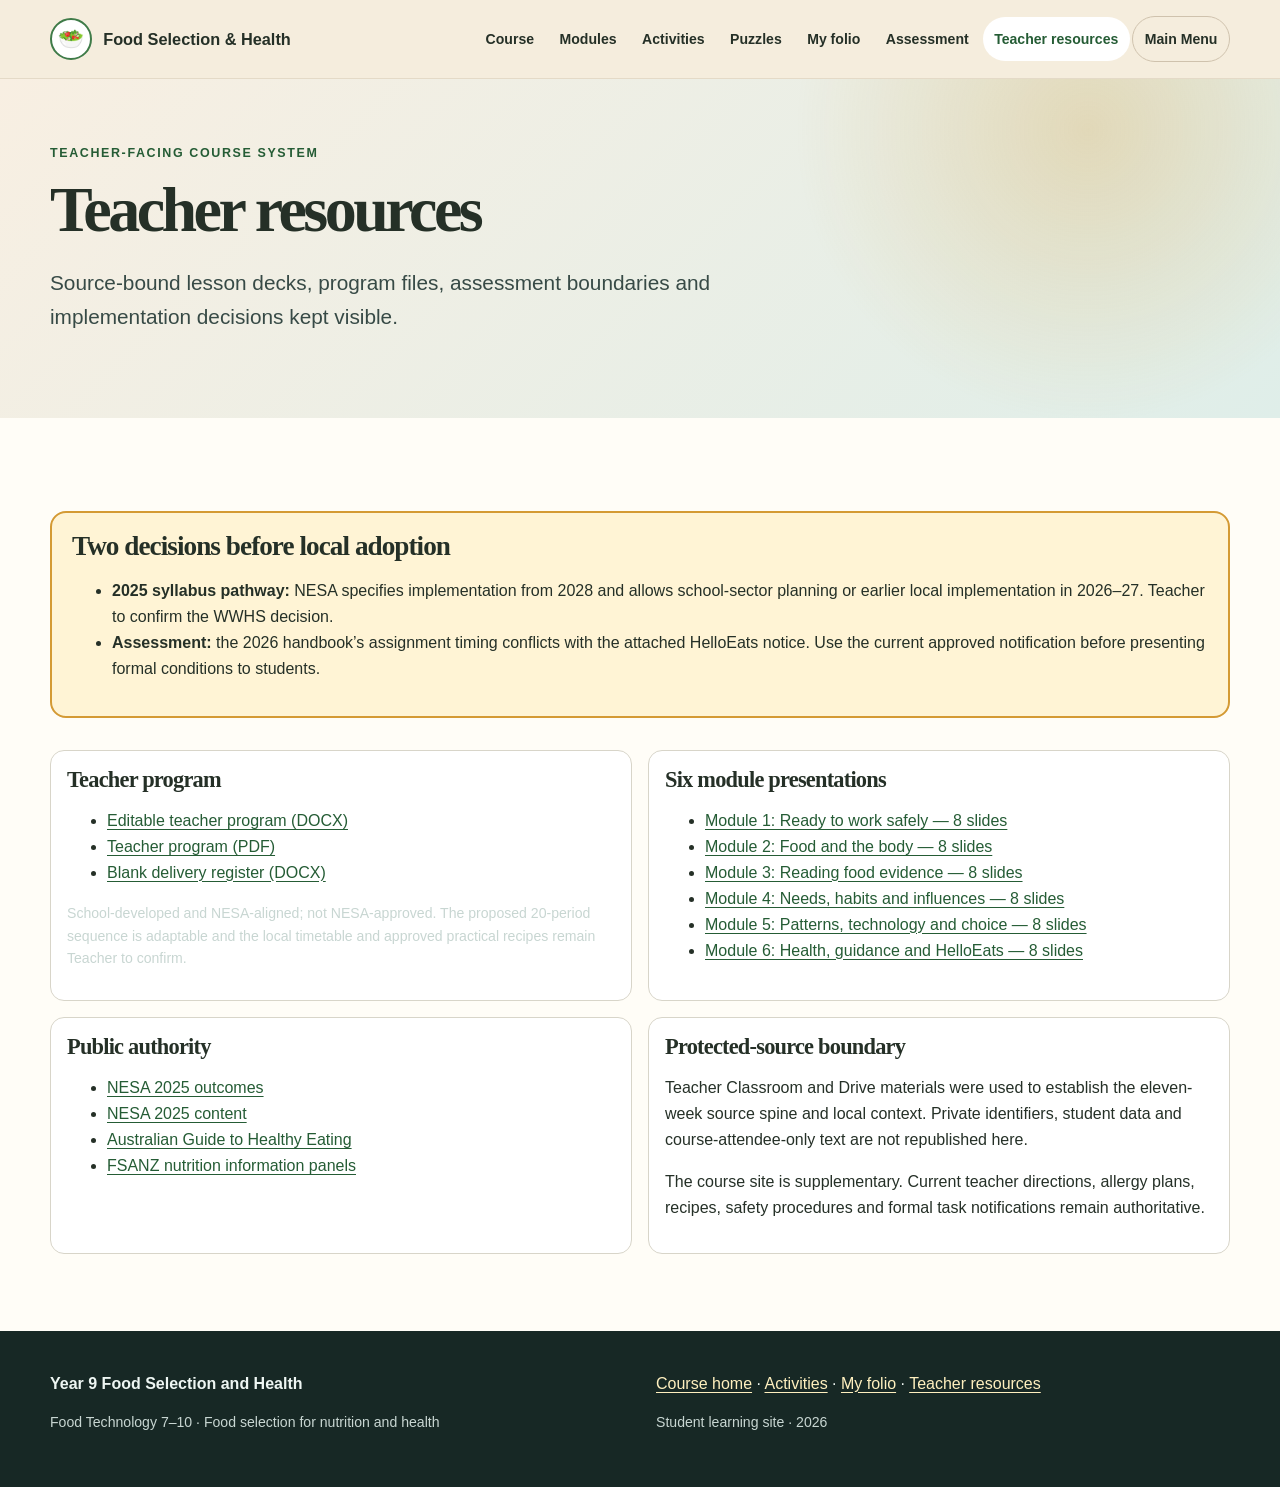
==== teacher-resources.html @ 701dfd83 "Publish Year 9 Food Selection and Health course" ====
<!doctype html>
<html lang="en-AU"><head><meta charset="utf-8"><meta name="viewport" content="width=device-width, initial-scale=1"><meta name="description" content="Teacher resources for Year 9 Food Selection and Health."><title>Teacher resources | Food Selection and Health</title><link rel="stylesheet" href="assets/styles.css"></head>
<body><a class="skip-link" href="#main">Skip to course content</a>
  <header class="site-header"><div class="nav-wrap">
    <a class="brand" href="index.html"><span class="brand-mark" aria-hidden="true">🥗</span><span>Food Selection &amp; Health</span></a>
    <button class="nav-toggle" aria-expanded="false" aria-controls="site-nav">Menu</button>
    <nav class="site-nav" id="site-nav" aria-label="Main navigation">
      <a href="index.html">Course</a>
      <a href="index.html#modules">Modules</a>
      <a href="activities.html">Activities</a>
      <a href="puzzles.html">Puzzles</a>
      <a href="folio.html">My folio</a>
      <a href="assessment.html">Assessment</a>
      <a aria-current="page" href="teacher-resources.html">Teacher resources</a>
      <a href="https://stevencowell.github.io/Main-Page/">Main Menu</a>
    </nav>
  </div></header><main id="main"><section class="page-hero"><div class="wrap"><p class="eyebrow">Teacher-facing course system</p><h1>Teacher resources</h1><p class="lede">Source-bound lesson decks, program files, assessment boundaries and implementation decisions kept visible.</p></div></section><section><div class="wrap"><section class="assessment-warning"><h2>Two decisions before local adoption</h2><ul><li><strong>2025 syllabus pathway:</strong> NESA specifies implementation from 2028 and allows school-sector planning or earlier local implementation in 2026–27. Teacher to confirm the WWHS decision.</li><li><strong>Assessment:</strong> the 2026 handbook’s assignment timing conflicts with the attached HelloEats notice. Use the current approved notification before presenting formal conditions to students.</li></ul></section><div class="teacher-resource-grid"><section><h2>Teacher program</h2><ul><li><a href="resources/program/teacher-program-v1.0.0.docx" download>Editable teacher program (DOCX)</a></li><li><a href="resources/program/teacher-program-v1.0.0.pdf" download>Teacher program (PDF)</a></li><li><a href="resources/program/delivery-register-v1.0.0.docx" download>Blank delivery register (DOCX)</a></li></ul><p class="fine">School-developed and NESA-aligned; not NESA-approved. The proposed 20-period sequence is adaptable and the local timetable and approved practical recipes remain Teacher to confirm.</p></section><section><h2>Six module presentations</h2><ul><li><a href="resources/presentations/Food-Selection-Health-Module-01-Ready-to-work-safely.pptx" download>Module 1: Ready to work safely — 8 slides</a></li><li><a href="resources/presentations/Food-Selection-Health-Module-02-Food-and-the-body.pptx" download>Module 2: Food and the body — 8 slides</a></li><li><a href="resources/presentations/Food-Selection-Health-Module-03-Reading-food-evidence.pptx" download>Module 3: Reading food evidence — 8 slides</a></li><li><a href="resources/presentations/Food-Selection-Health-Module-04-Needs-habits-and-influences.pptx" download>Module 4: Needs, habits and influences — 8 slides</a></li><li><a href="resources/presentations/Food-Selection-Health-Module-05-Patterns-technology-and-choice.pptx" download>Module 5: Patterns, technology and choice — 8 slides</a></li><li><a href="resources/presentations/Food-Selection-Health-Module-06-Health-guidance-and-HelloEats.pptx" download>Module 6: Health, guidance and HelloEats — 8 slides</a></li></ul></section><section><h2>Public authority</h2><ul><li><a href="https://curriculum.nsw.edu.au/learning-areas/tas/food-technology-7-10-2025/outcomes" target="_blank" rel="noreferrer">NESA 2025 outcomes</a></li><li><a href="https://curriculum.nsw.edu.au/learning-areas/tas/food-technology-7-10-2025/content" target="_blank" rel="noreferrer">NESA 2025 content</a></li><li><a href="https://www.eatforhealth.gov.au/guidelines/australian-guide-healthy-eating" target="_blank" rel="noreferrer">Australian Guide to Healthy Eating</a></li><li><a href="https://www.foodstandards.gov.au/consumer/labelling/panels" target="_blank" rel="noreferrer">FSANZ nutrition information panels</a></li></ul></section><section><h2>Protected-source boundary</h2><p>Teacher Classroom and Drive materials were used to establish the eleven-week source spine and local context. Private identifiers, student data and course-attendee-only text are not republished here.</p><p>The course site is supplementary. Current teacher directions, allergy plans, recipes, safety procedures and formal task notifications remain authoritative.</p></section></div></div></section></main>
  <footer class="footer"><div class="wrap footer-grid"><div><strong>Year 9 Food Selection and Health</strong><p class="fine">Food Technology 7–10 · Food selection for nutrition and health</p></div><div><a href="index.html">Course home</a> · <a href="activities.html">Activities</a> · <a href="folio.html">My folio</a> · <a href="teacher-resources.html">Teacher resources</a><p class="fine">Student learning site · <span data-year></span></p></div></div></footer><script src="assets/shared.js"></script></body></html>
---- assets/styles.css ----
:root {
  --ink: #253027;
  --muted: #5c665c;
  --paper: #fffdf7;
  --cream: #f5eddc;
  --soft: #edf5e9;
  --teal: #3f7b48;
  --teal-dark: #255c35;
  --thread: #b34a35;
  --gold: #d49a2a;
  --line: #d8d5c9;
  --white: #ffffff;
  --shadow: 0 14px 38px rgba(37, 48, 39, 0.11);
  --radius: 22px;
  --content: 1180px;
  font-family: Inter, Aptos, "Segoe UI", Arial, sans-serif;
  color: var(--ink);
  background: var(--paper);
}

* {
  box-sizing: border-box;
}

html {
  scroll-behavior: smooth;
}

body {
  margin: 0;
  background: var(--paper);
  color: var(--ink);
  line-height: 1.62;
}

img,
svg,
video,
iframe {
  display: block;
  max-width: 100%;
}

a {
  color: var(--teal-dark);
  text-underline-offset: 0.2em;
}

a:hover {
  color: var(--thread);
}

button,
input,
textarea,
select {
  font: inherit;
}

button,
.button,
summary,
a {
  touch-action: manipulation;
}

:focus-visible {
  outline: 4px solid #f4c75d;
  outline-offset: 3px;
}

.skip-link {
  position: fixed;
  z-index: 1000;
  top: 0.7rem;
  left: 0.7rem;
  padding: 0.75rem 1rem;
  border-radius: 10px;
  background: var(--ink);
  color: var(--white);
  transform: translateY(-160%);
}

.skip-link:focus {
  transform: translateY(0);
}

.site-header {
  position: sticky;
  z-index: 100;
  top: 0;
  border-bottom: 1px solid #e4dac7;
  background: rgba(245, 237, 220, 0.97);
  backdrop-filter: blur(12px);
}

.nav-wrap {
  display: flex;
  width: min(calc(100% - 2rem), var(--content));
  min-height: 78px;
  margin: 0 auto;
  align-items: center;
  gap: 1.5rem;
}

.brand {
  display: inline-flex;
  flex: 0 0 auto;
  align-items: center;
  gap: 0.7rem;
  color: var(--ink);
  font-size: 1.02rem;
  font-weight: 800;
  text-decoration: none;
}

.brand-mark {
  display: grid;
  width: 42px;
  height: 42px;
  place-items: center;
  border: 2px solid var(--teal);
  border-radius: 50%;
  background: var(--white);
  font-size: 1.3rem;
}

.site-nav {
  display: flex;
  min-width: 0;
  margin-left: auto;
  align-items: center;
  gap: 0.15rem;
  overflow-x: auto;
  scrollbar-width: thin;
}

.site-nav a {
  flex: 0 0 auto;
  padding: 0.65rem 0.72rem;
  border-radius: 999px;
  color: var(--ink);
  font-size: 0.88rem;
  font-weight: 700;
  text-decoration: none;
  white-space: nowrap;
}

.site-nav a:hover,
.site-nav a[aria-current="page"] {
  background: var(--white);
  color: var(--teal-dark);
}

.site-nav a:last-child {
  border: 1px solid #cfc2ad;
}

.nav-toggle {
  display: none;
}

.wrap {
  width: min(calc(100% - 2rem), var(--content));
  margin: 0 auto;
}

main > section {
  padding: clamp(3.2rem, 6vw, 6.5rem) 0;
}

.hero {
  position: relative;
  overflow: hidden;
  background:
    radial-gradient(circle at 90% 10%, rgba(212, 154, 42, 0.24), transparent 30%),
    linear-gradient(135deg, #f7eedc 0%, #e8f2e4 100%);
}

.hero::after {
  position: absolute;
  right: -80px;
  bottom: -120px;
  width: 310px;
  height: 310px;
  border: 22px dashed rgba(63, 123, 72, 0.13);
  border-radius: 50%;
  content: "";
}

.hero-inner {
  position: relative;
  z-index: 1;
  display: grid;
  width: min(calc(100% - 2rem), var(--content));
  margin: 0 auto;
  align-items: center;
  gap: clamp(2rem, 5vw, 5rem);
  grid-template-columns: minmax(0, 1.08fr) minmax(300px, 0.92fr);
}

.eyebrow {
  margin: 0 0 0.65rem;
  color: var(--teal-dark);
  font-size: 0.78rem;
  font-weight: 900;
  letter-spacing: 0.13em;
  text-transform: uppercase;
}

h1,
h2,
h3,
h4 {
  margin-top: 0;
  font-family: Georgia, "Times New Roman", serif;
  line-height: 1.12;
}

h1 {
  max-width: 12ch;
  margin-bottom: 1rem;
  font-size: clamp(3.1rem, 7vw, 6.6rem);
  letter-spacing: -0.055em;
}

h2 {
  margin-bottom: 1rem;
  font-size: clamp(2rem, 4.2vw, 3.8rem);
  letter-spacing: -0.035em;
}

h3 {
  margin-bottom: 0.7rem;
  font-size: clamp(1.35rem, 2.5vw, 2rem);
}

.lede {
  max-width: 68ch;
  color: #374a46;
  font-size: clamp(1.05rem, 1.8vw, 1.3rem);
}

.hero-actions,
.actions {
  display: flex;
  margin-top: 1.7rem;
  flex-wrap: wrap;
  gap: 0.8rem;
}

.button {
  display: inline-flex;
  min-height: 48px;
  padding: 0.78rem 1.15rem;
  align-items: center;
  justify-content: center;
  border: 2px solid var(--teal-dark);
  border-radius: 12px;
  background: var(--teal-dark);
  color: var(--white);
  font-weight: 800;
  text-decoration: none;
}

.button:hover {
  background: var(--thread);
  border-color: var(--thread);
  color: var(--white);
}

.button.secondary {
  background: transparent;
  color: var(--teal-dark);
}

.hero-image {
  min-height: 0;
  margin: 0;
  overflow: visible;
}

.hero-image img {
  display: block;
  width: 100%;
  height: auto;
  min-height: 0;
  aspect-ratio: 4 / 3;
  border: 10px solid rgba(255, 255, 255, 0.72);
  border-radius: 44% 56% 42% 58% / 52% 38% 62% 48%;
  background: #d8e8e1;
  box-shadow: var(--shadow);
  object-fit: cover;
}

.hero-caption {
  margin-top: 0.85rem;
  padding: 1rem 1.2rem 1.15rem;
  border: 1px solid var(--line);
  border-radius: var(--radius);
  background: var(--white);
  box-shadow: var(--shadow-soft);
  color: var(--ink);
  font-size: 0.94rem;
  line-height: 1.5;
}

.hero-learning-job,
.hero-notice {
  display: block;
  margin-top: 0.45rem;
}

.hero-learning-job {
  color: var(--muted);
}

.foundation-visual {
  display: grid;
  min-height: 390px;
  padding: 2rem;
  place-items: center;
  background:
    linear-gradient(30deg, transparent 47%, rgba(255,255,255,.75) 48% 52%, transparent 53%) 0 0 / 64px 64px,
    linear-gradient(150deg, #9cc8bd, #e8c779);
  color: var(--ink);
  text-align: center;
}

.foundation-visual span {
  max-width: 18ch;
  padding: 1rem;
  border-radius: 16px;
  background: rgba(255,255,255,.86);
  font-weight: 850;
}

.rhythm-grid,
.module-grid,
.route-grid {
  display: grid;
  margin-top: 2rem;
  gap: 1rem;
}

.rhythm-grid {
  grid-template-columns: repeat(4, minmax(0, 1fr));
}

.module-grid {
  grid-template-columns: repeat(2, minmax(0, 1fr));
}

.route-grid {
  grid-template-columns: repeat(3, minmax(0, 1fr));
}

.card {
  padding: 1.45rem;
  border: 1px solid var(--line);
  border-radius: var(--radius);
  background: var(--white);
  box-shadow: 0 8px 24px rgba(32, 48, 46, 0.06);
}

.module-card {
  display: grid;
  min-height: 170px;
  align-items: start;
  gap: 1rem;
  grid-template-columns: 52px minmax(0, 1fr);
}

.module-number {
  display: grid;
  width: 52px;
  height: 52px;
  place-items: center;
  border-radius: 16px;
  background: var(--teal-dark);
  color: var(--white);
  font-size: 1.1rem;
  font-weight: 900;
}

.module-stage {
  margin: 0 0 0.25rem;
  color: var(--thread);
  font-size: 0.74rem;
  font-weight: 900;
  letter-spacing: 0.1em;
  text-transform: uppercase;
}

.module-card h3 {
  font-size: 1.55rem;
}

.soft {
  background: var(--soft);
}

.save-note,
.authority-note {
  padding: 1rem 0;
  border-block: 1px solid #dfd2ba;
  background: #fff4d5;
}

.save-note .wrap,
.authority-note .wrap {
  display: flex;
  align-items: flex-start;
  gap: 0.75rem;
}

.feature-band {
  background: var(--teal-dark);
  color: var(--white);
}

.feature-band .eyebrow,
.feature-band a {
  color: #ffe4a4;
}

.feature-band .button.secondary {
  border-color: #ffe4a4;
  background: #ffe4a4;
  color: var(--teal-dark);
}

.feature-band .button.secondary:hover {
  border-color: var(--white);
  background: var(--white);
  color: var(--teal-dark);
}

.feature-grid {
  display: grid;
  align-items: center;
  gap: clamp(2rem, 5vw, 5rem);
  grid-template-columns: 1fr 1fr;
}

.placeholder {
  padding: 1rem 1.1rem;
  border: 2px dashed #b78e49;
  border-radius: 14px;
  background: #fff9e8;
  color: #5c4928;
}

.placeholder strong {
  display: block;
}

.page-hero {
  padding: clamp(2.5rem, 5vw, 4.5rem) 0;
  background:
    radial-gradient(circle at 85% 15%, rgba(212, 154, 52, 0.26), transparent 26%),
    linear-gradient(135deg, #f8efe2, #dfeee9);
}

.page-hero h1 {
  max-width: 18ch;
  font-size: clamp(2.6rem, 5vw, 4.8rem);
}

.module-layout {
  display: grid;
  width: min(calc(100% - 2rem), var(--content));
  margin: 0 auto;
  padding: 3rem 0 5rem;
  align-items: start;
  gap: 2rem;
  grid-template-columns: minmax(0, 1fr) 290px;
}

.module-article {
  min-width: 0;
}

.module-presentation {
  display: grid;
  margin: 0 0 2rem;
  padding: 1.35rem;
  align-items: center;
  gap: 1.5rem;
  grid-template-columns: minmax(0, 1fr) auto;
  border: 2px solid #b9cec7;
  border-left: 0.55rem solid var(--teal);
  border-radius: var(--radius);
  background: linear-gradient(135deg, #e4f1ed, #fff5dc);
  box-shadow: var(--shadow);
}

.module-presentation h2 {
  margin-bottom: 0.55rem;
  font-size: clamp(1.65rem, 3vw, 2.2rem);
}

.module-presentation p {
  max-width: 66ch;
}

.module-presentation > div > :last-child {
  margin-bottom: 0;
}

.presentation-download {
  text-align: center;
  white-space: nowrap;
}

.module-aside {
  position: sticky;
  top: 98px;
  padding: 1.2rem;
  border: 1px solid var(--line);
  border-radius: var(--radius);
  background: var(--white);
  box-shadow: 0 8px 24px rgba(32, 48, 46, 0.07);
}

.module-aside h2 {
  font-size: 1.4rem;
}

.module-aside ol {
  padding-left: 1.2rem;
}

.module-section {
  margin-bottom: 2rem;
  padding: clamp(1.2rem, 3vw, 2rem);
  border: 1px solid var(--line);
  border-radius: var(--radius);
  background: var(--white);
  box-shadow: 0 8px 26px rgba(32, 48, 46, 0.055);
  scroll-margin-top: 105px;
}

.section-visual,
.section-pathway {
  margin: 1.3rem 0;
  padding: 1.2rem;
  border-radius: 16px;
  background: var(--soft);
}

.learning-package {
  margin: 1.2rem 0 0;
  border: 1px solid #b9cec7;
  border-radius: 16px;
  background: #f7fcfa;
  overflow: clip;
}

.learning-package summary {
  display: flex;
  min-height: 68px;
  padding: 1rem 1.1rem;
  align-items: center;
  justify-content: space-between;
  gap: 1rem;
  color: var(--teal-dark);
  cursor: pointer;
  font-weight: 850;
}

.learning-package summary::after {
  content: "+";
  font-size: 1.5rem;
}

.learning-package[open] summary::after {
  content: "−";
}

.learning-package-body {
  padding: 0 1.1rem 1.1rem;
}

.module-review {
  margin-top: 2.6rem;
  padding: 1.5rem;
  border: 2px solid var(--teal);
  border-radius: var(--radius);
  background: #e9f5f1;
}

.module-review h2 {
  font-size: 1.8rem;
}

.module-review ul {
  padding-left: 1.3rem;
}

.module-nav {
  display: flex;
  margin-top: 2rem;
  flex-wrap: wrap;
  justify-content: space-between;
  gap: 0.8rem;
}

.footer {
  padding: 2.5rem 0;
  background: #172825;
  color: #eef6f3;
}

.footer-grid {
  display: grid;
  gap: 2rem;
  grid-template-columns: 1fr 1fr;
}

.footer a {
  color: #fff0bf;
}

.fine {
  color: #c8d6d2;
  font-size: 0.88rem;
}

@media (max-width: 960px) {
  .nav-wrap {
    display: block;
    padding: 0.8rem 0 0.4rem;
  }

  .site-nav {
    margin-top: 0.5rem;
    padding-bottom: 0.35rem;
  }

  .hero-inner,
  .feature-grid {
    grid-template-columns: 1fr;
  }

  .foundation-visual {
    min-height: 310px;
  }

  .rhythm-grid {
    grid-template-columns: repeat(2, minmax(0, 1fr));
  }

  .module-layout {
    grid-template-columns: 1fr;
  }

  .module-aside {
    position: static;
    grid-row: 1;
  }
}

@media (max-width: 620px) {
  .nav-wrap,
  .wrap,
  .hero-inner,
  .module-layout {
    width: min(calc(100% - 2rem), var(--content));
  }

  .site-nav {
    margin-right: -1rem;
    margin-left: -1rem;
    padding-right: 1rem;
    padding-left: 1rem;
  }

  .site-nav a {
    min-height: 44px;
  }

  main > section {
    padding: 3rem 0;
  }

  .hero-inner {
    gap: 2rem;
  }

  h1 {
    font-size: clamp(2.75rem, 14vw, 4.1rem);
  }

  .foundation-visual {
    min-height: 280px;
  }

  .hero-actions,
  .actions {
    display: grid;
    grid-template-columns: 1fr;
  }

  .button {
    width: 100%;
  }

  .rhythm-grid,
  .module-grid,
  .route-grid,
  .footer-grid {
    grid-template-columns: 1fr;
  }

  .module-card {
    min-height: 0;
  }

  .page-hero h1 {
    font-size: clamp(2.45rem, 12vw, 3.65rem);
  }

  .module-layout {
    padding-top: 2rem;
  }

  .module-section {
    padding: 1.1rem;
  }

  .learning-package summary {
    min-height: 88px;
    align-items: flex-start;
  }

  .module-nav {
    display: grid;
    grid-template-columns: 1fr;
  }
}

@media print {
  .skip-link,
  .site-header,
  .hero-actions,
  .module-nav,
  .footer {
    display: none !important;
  }

  body {
    background: #fff;
    color: #000;
  }

  main > section:last-child {
    padding-bottom: 0;
  }

  .module-layout {
    display: block;
    width: 100%;
    padding: 0;
  }

  .module-aside {
    box-shadow: none;
  }
}

.video-card {
  display: grid;
  margin: 1rem 0;
  overflow: hidden;
  border: 1px solid #b9cec7;
  border-radius: 16px;
  background: var(--white);
  grid-template-columns: minmax(260px, 0.9fr) minmax(0, 1.1fr);
}

.video-poster {
  position: relative;
  min-height: 230px;
  background: #10211f;
}

.video-poster > img,
.video-slot,
.video-slot iframe {
  width: 100%;
  height: 100%;
  min-height: 230px;
  aspect-ratio: 16 / 9;
}

.video-poster > img {
  object-fit: cover;
}

.video-slot {
  position: absolute;
  inset: 0;
}

.video-slot:empty {
  display: none;
}

.video-slot iframe {
  border: 0;
}

.video-play,
.video-close {
  position: absolute;
  z-index: 2;
  left: 50%;
  min-height: 48px;
  padding: 0.75rem 1rem;
  border: 2px solid var(--white);
  border-radius: 999px;
  background: var(--teal-dark);
  color: var(--white);
  cursor: pointer;
  font-weight: 900;
  transform: translate(-50%, -50%);
}

.video-play {
  top: 50%;
}

.video-close {
  top: 2rem;
  transform: translate(-50%, 0);
}

.video-copy {
  padding: 1rem 1.15rem;
}

.video-copy h4 {
  font-size: 1.35rem;
}

.equivalent-path {
  padding: 0.4rem 0;
}

.pathway-phases {
  display: grid;
  gap: 0.75rem;
  grid-template-columns: repeat(3, minmax(0, 1fr));
}

.pathway-phases > div {
  padding: 0.85rem;
  border: 1px solid #c9d9d3;
  border-radius: 12px;
  background: var(--white);
}

.pathway-phases h3,
.pathway-phases h5 {
  margin-bottom: 0.35rem;
  font-size: 1.05rem;
}

.video-library {
  display: grid;
  margin: 1.5rem 0 3rem;
  gap: 1rem;
}

.alternative-bank {
  display: grid;
  gap: 0.65rem;
}

.alternative-card {
  border: 1px solid var(--line);
  border-radius: 14px;
  background: var(--white);
}

.alternative-card summary {
  display: flex;
  min-height: 62px;
  padding: 0.8rem 1rem;
  align-items: center;
  justify-content: space-between;
  gap: 1rem;
  cursor: pointer;
  font-weight: 850;
}

.alternative-card summary span:last-child {
  color: var(--teal-dark);
  font-size: 0.88rem;
}

.alternative-card > div {
  padding: 0 1rem 1rem;
}

.authority-panel,
.assessment-warning,
.historical-panel,
.read-panel,
.staff-checklist {
  margin: 1rem 0 2rem;
  padding: 1.15rem 1.25rem;
  border: 1px solid #c4d6cf;
  border-radius: 16px;
  background: #f0f8f5;
}

.authority-panel h2,
.assessment-warning h2,
.historical-panel h2,
.read-panel h2,
.staff-checklist h2 {
  font-size: 1.7rem;
}

.assessment-warning {
  border: 2px solid #d49a34;
  background: #fff4d5;
}

.jump-nav {
  position: sticky;
  z-index: 20;
  top: 86px;
  display: flex;
  margin-bottom: 2rem;
  padding: 0.65rem;
  overflow-x: auto;
  gap: 0.45rem;
  border: 1px solid var(--line);
  border-radius: 14px;
  background: rgba(255, 253, 248, 0.96);
}

.jump-nav a {
  display: grid;
  width: 42px;
  height: 42px;
  flex: 0 0 42px;
  place-items: center;
  border-radius: 10px;
  background: var(--soft);
  font-weight: 900;
  text-decoration: none;
}

.activity-module-group {
  margin: 0 0 3.5rem;
  scroll-margin-top: 150px;
}

.activity-module-group > h2 {
  font-size: clamp(1.9rem, 3.6vw, 3rem);
}

.activity-card,
.folio-stage {
  margin: 0.8rem 0;
  border: 1px solid var(--line);
  border-radius: 16px;
  background: var(--white);
  box-shadow: 0 7px 20px rgba(32, 48, 46, 0.055);
  scroll-margin-top: 105px;
}

.activity-card > summary,
.folio-stage > summary {
  display: flex;
  min-height: 72px;
  padding: 0.9rem 1rem;
  align-items: center;
  justify-content: space-between;
  gap: 1rem;
  cursor: pointer;
  color: var(--ink);
  font-weight: 900;
}

.activity-card > summary > span:first-child,
.folio-stage > summary > span:first-child {
  display: grid;
  gap: 0.25rem;
}

.activity-card > summary > span:last-child,
.folio-stage > summary > span:last-child {
  flex: 0 0 auto;
  color: var(--thread);
  font-size: 0.86rem;
}

.mechanic-label,
.status-pill {
  width: fit-content;
  padding: 0.18rem 0.45rem;
  border-radius: 999px;
  background: #e5f2ee;
  color: var(--teal-dark);
  font-family: Inter, Aptos, "Segoe UI", sans-serif;
  font-size: 0.7rem;
  font-weight: 900;
  letter-spacing: 0.07em;
  text-transform: uppercase;
}

.activity-body,
.folio-stage-body {
  padding: 0 1rem 1rem;
}

.learning-job,
.folio-brief {
  padding: 0.85rem;
  border-left: 5px solid var(--teal);
  background: #f1f8f5;
}

.practice-item {
  margin: 0.85rem 0;
  padding: 0.9rem;
  border: 1px solid #ccd9d5;
  border-radius: 12px;
  background: #fffdf8;
}

.practice-item > p:first-child {
  display: flex;
  align-items: flex-start;
  gap: 0.65rem;
  font-weight: 800;
}

.item-number {
  display: grid;
  width: 28px;
  height: 28px;
  flex: 0 0 28px;
  place-items: center;
  border-radius: 8px;
  background: var(--teal-dark);
  color: var(--white);
  font-size: 0.8rem;
}

.practice-item label {
  display: block;
  margin-bottom: 0.3rem;
  font-weight: 850;
}

.practice-item select,
.practice-item input[type="text"],
.folio-stage textarea,
.folio-stage input[type="text"] {
  width: 100%;
  min-height: 48px;
  padding: 0.7rem 0.8rem;
  border: 1px solid #789d92;
  border-radius: 10px;
  background: var(--white);
}

.text-check-row {
  display: grid;
  gap: 0.6rem;
  grid-template-columns: minmax(0, 1fr) auto;
}

.text-check-row button,
.activity-controls button,
.folio-toolbar button,
.file-button {
  min-height: 44px;
  padding: 0.65rem 0.85rem;
  border: 1px solid var(--teal-dark);
  border-radius: 9px;
  background: var(--teal-dark);
  color: var(--white);
  cursor: pointer;
  font-weight: 800;
}

.answer-neutral {
  margin-top: 1rem;
  padding: 0.8rem;
  border-radius: 10px;
  background: #fff4d5;
}

.activity-links,
.activity-controls,
.folio-toolbar {
  display: flex;
  margin-top: 1rem;
  align-items: center;
  flex-wrap: wrap;
  gap: 0.7rem 1rem;
}

.activity-controls p {
  margin-right: auto;
  font-weight: 850;
}

.activity-card[data-complete="true"],
.folio-stage[data-complete="true"] {
  border-color: #5e9b70;
}

.folio-progress {
  max-width: 680px;
  margin-top: 1.4rem;
  padding: 1rem;
  border-radius: 14px;
  background: rgba(255,255,255,.78);
}

.folio-progress p {
  margin: 0 0 .45rem;
  font-weight: 850;
}

.folio-stage-body > label,
.folio-media > label:not(.file-button) {
  display: block;
  margin: 1rem 0 0.35rem;
  font-weight: 900;
}

.folio-stage textarea {
  min-height: 220px;
  resize: vertical;
}

.folio-support,
.folio-media {
  margin-top: 1rem;
  padding: 0.9rem;
  border: 1px solid var(--line);
  border-radius: 12px;
  background: var(--soft);
}

.folio-support h3,
.folio-media h3 {
  font-size: 1.25rem;
}

.privacy-warning {
  padding: 0.75rem;
  border-left: 5px solid var(--gold);
  background: #fff4d5;
}

input[type="file"][data-folio-image],
input[type="file"][data-folio-restore] {
  position: absolute;
  width: 1px;
  height: 1px;
  overflow: hidden;
  clip: rect(0 0 0 0);
}

.file-button {
  display: inline-flex !important;
  margin: 0.5rem 0 !important;
  align-items: center;
}

.folio-gallery {
  display: grid;
  margin-top: 1rem;
  gap: 0.8rem;
  grid-template-columns: repeat(3, minmax(0, 1fr));
}

.folio-gallery figure {
  margin: 0;
  overflow: hidden;
  border: 1px solid var(--line);
  border-radius: 10px;
  background: var(--white);
}

.folio-gallery img {
  width: 100%;
  aspect-ratio: 4 / 3;
  object-fit: cover;
}

.folio-gallery figcaption,
.folio-gallery button {
  margin: 0.45rem;
}

.source-links,
.folio-status {
  margin-top: 1rem;
}

.folio-status {
  font-weight: 900;
}

.confirm-grid,
.teacher-resource-grid {
  display: grid;
  gap: 1rem;
  grid-template-columns: repeat(2, minmax(0, 1fr));
}

.confirm-grid article,
.teacher-resource-grid > section {
  padding: 1rem;
  border: 1px solid var(--line);
  border-radius: 14px;
  background: var(--white);
}

.confirm-grid h3,
.teacher-resource-grid h2 {
  font-size: 1.4rem;
}

.current-outcomes,
.historical-panel,
.read-panel {
  margin-top: 2rem;
}

.outcome-codes {
  display: flex;
  padding: 0;
  flex-wrap: wrap;
  gap: 0.55rem;
  list-style: none;
}

.outcome-codes li {
  padding: 0.45rem 0.7rem;
  border-radius: 999px;
  background: var(--teal-dark);
  color: var(--white);
  font-weight: 850;
}

.historical-panel {
  border-color: #d1b87e;
  background: #fffaf0;
}

.historical-panel dl > div {
  display: grid;
  padding: 0.45rem 0;
  border-bottom: 1px solid #e6d8ba;
  grid-template-columns: minmax(150px, .4fr) minmax(0, 1fr);
}

.historical-panel dt {
  font-weight: 900;
}

.historical-panel dd {
  margin: 0;
}

.read-panel label {
  display: flex;
  align-items: flex-start;
  gap: 0.65rem;
  font-weight: 850;
}

.read-panel input {
  width: 22px;
  height: 22px;
  flex: 0 0 22px;
  accent-color: var(--teal);
}

.download-list {
  padding-left: 1.2rem;
}

.status-note {
  padding: 0.7rem;
  border-radius: 10px;
  background: #fff4d5;
}

@media (max-width: 760px) {
  .video-card,
  .pathway-phases,
  .folio-gallery,
  .confirm-grid,
  .teacher-resource-grid {
    grid-template-columns: 1fr;
  }

  .alternative-card summary,
  .activity-card > summary,
  .folio-stage > summary {
    align-items: flex-start;
    flex-direction: column;
  }

  .text-check-row {
    grid-template-columns: 1fr;
  }

  .activity-controls,
  .folio-toolbar {
    align-items: stretch;
    flex-direction: column;
  }

  .activity-controls p {
    margin-right: 0;
  }

  .historical-panel dl > div {
    grid-template-columns: 1fr;
  }
}

@media print {
  .no-print,
  .save-note,
  .activity-card:not([open]),
  .folio-stage:not([open]),
  .activity-controls,
  .file-button,
  input[type="file"] {
    display: none !important;
  }

  .folio-stage,
  .activity-card,
  .practice-item {
    box-shadow: none;
    break-inside: avoid;
  }

  .folio-stage > summary,
  .activity-card > summary {
    display: block;
  }
}

@media (prefers-reduced-motion: reduce) {
  *,
  *::before,
  *::after {
    scroll-behavior: auto !important;
    transition-duration: 0.01ms !important;
    animation-duration: 0.01ms !important;
  }
}

.visually-hidden {
  position: absolute !important;
  width: 1px !important;
  height: 1px !important;
  padding: 0 !important;
  margin: -1px !important;
  overflow: hidden !important;
  clip: rect(0, 0, 0, 0) !important;
  white-space: nowrap !important;
  border: 0 !important;
}

.compact {
  max-width: 62ch;
}

.dark {
  color: var(--muted);
}

.feature-photo {
  margin: 0;
  overflow: hidden;
  border-radius: var(--radius);
  background: var(--white);
  box-shadow: var(--shadow);
}

.feature-photo img {
  width: 100%;
  aspect-ratio: 4 / 3;
  object-fit: cover;
}

.feature-photo figcaption {
  padding: 0.85rem 1rem;
  color: var(--ink);
  font-weight: 700;
}

.course-progress-panel,
.module-progress {
  max-width: 680px;
  padding: 1rem 1.15rem;
  border: 1px solid #b9cec7;
  border-radius: 16px;
  background: rgba(255, 255, 255, 0.78);
}

.course-progress-panel {
  margin: 1.5rem 0 2rem;
}

.course-progress-panel p,
.module-progress p {
  margin: 0 0 0.45rem;
  font-weight: 800;
}

progress {
  display: block;
  width: 100%;
  height: 13px;
  margin-bottom: 0.65rem;
  accent-color: var(--teal);
}

.card-progress,
.package-progress {
  color: var(--thread);
  font-size: 0.86rem;
  font-weight: 850;
}

.module-hero h1 {
  max-width: 19ch;
  font-size: clamp(2.7rem, 5.5vw, 5.25rem);
}

.module-progress {
  margin-top: 1.4rem;
}

.section-theory > h2 {
  font-size: clamp(2rem, 4vw, 3.25rem);
}

.section-theory {
  display: flow-root;
}

.section-purpose {
  padding: 0.75rem 0.9rem;
  border-left: 5px solid var(--gold);
  background: #fff8e6;
}

.concept-callout {
  margin: 1.4rem 0;
  padding: 1.1rem 1.2rem;
  border-left: 6px solid var(--thread);
  border-radius: 0 14px 14px 0;
  background: #fff1f2;
}

.concept-callout h3,
.worked-example h3,
.misconceptions h3,
.help-grid h3 {
  font-size: 1.2rem;
}

.concept-grid,
.response-support,
.help-grid {
  display: grid;
  gap: 1rem;
  grid-template-columns: repeat(2, minmax(0, 1fr));
}

.vocabulary {
  margin: 0;
}

.vocabulary > div {
  padding: 0.6rem 0;
  border-bottom: 1px solid var(--line);
}

.vocabulary dt {
  font-weight: 900;
}

.vocabulary dd {
  margin: 0.15rem 0 0;
  color: var(--muted);
}

.worked-example,
.misconceptions,
.help-grid > article {
  padding: 1rem;
  border: 1px solid var(--line);
  border-radius: 16px;
  background: #fffdf8;
}

.misconceptions {
  margin: 1rem 0;
}

.help-grid {
  margin: 1.25rem 0;
  grid-template-columns: repeat(3, minmax(0, 1fr));
}

.help-grid > article {
  border-color: #b9cec7;
  background: #f4faf7;
  scroll-margin-top: 105px;
}

.section-visual {
  padding: 0;
  overflow: hidden;
  border: 1px solid #c7d7d1;
  background: #eaf3ef;
}

.section-visual img {
  width: 100%;
  max-height: 680px;
  object-fit: contain;
  background: #f6fbf9;
}

.visual-crop {
  width: 100%;
  aspect-ratio: 1;
  background-color: #dce9e4;
  background-position: 0 0;
  background-repeat: no-repeat;
  background-size: 200% 200%;
}

.visual-crop[data-crop="q2"] {
  background-position: 100% 0;
}

.visual-crop[data-crop="q3"] {
  background-position: 0 100%;
}

.visual-crop[data-crop="q4"] {
  background-position: 100% 100%;
}

.visual-crop-image {
  display: block;
  width: 100%;
  height: auto;
  aspect-ratio: 1;
  object-fit: cover;
  background: #f6fbf9;
}

.module-context-visual {
  width: 100%;
  max-width: 500px;
  margin: 0 auto 1.6rem;
  overflow: hidden;
  border: 1px solid #c7d7d1;
  border-radius: var(--radius);
  background: var(--white);
}

.module-context-visual figcaption {
  padding: 0.85rem 1rem;
  color: var(--ink);
  font-weight: 700;
}

.evidence-table {
  width: 100%;
  margin: 1rem 0 1.5rem;
  border-collapse: collapse;
  background: var(--white);
}

.evidence-table th,
.evidence-table td {
  padding: 0.7rem 0.75rem;
  border: 1px solid var(--line);
  text-align: left;
  vertical-align: top;
}

.evidence-table th {
  background: var(--teal-dark);
  color: var(--white);
}

.source-list {
  font-size: 0.92rem;
}

.source-list li {
  margin: 0.35rem 0;
  overflow-wrap: anywhere;
}

.section-visual .visual-link {
  display: block;
}

.section-visual figcaption {
  padding: 0.9rem 1rem;
  font-size: 0.9rem;
  line-height: 1.45;
}

@media (min-width: 761px) {
  .theory-wrap-visual {
    width: min(43%, 360px);
    margin-top: 0.45rem;
    margin-bottom: 1rem;
  }

  .theory-wrap-right {
    float: right;
    margin-left: 1.35rem;
  }

  .theory-wrap-left {
    float: left;
    margin-right: 1.35rem;
  }
}

.section-visual .fine,
.module-context-visual .fine,
.visual-notice {
  display: block;
  margin-top: 0.45rem;
}

.section-visual .fine,
.module-context-visual .fine {
  color: var(--muted);
}

.visual-notice {
  color: var(--ink);
}

.visual-actions {
  display: flex;
  padding: 0 1rem 1rem;
}

.visual-open {
  min-height: 44px;
}

.activity-stimulus {
  margin: 1rem 0 1.25rem;
  padding: 1rem;
  border: 2px solid #b9cec7;
  border-radius: 14px;
  background: #f4faf7;
}

.activity-stimulus > :last-child {
  margin-bottom: 0;
}

.stimulus-grid {
  display: grid;
  grid-template-columns: repeat(2, minmax(0, 1fr));
  gap: 0.85rem;
}

.stimulus-grid > * {
  margin: 0;
  padding: 0.85rem;
  border: 1px solid #c7d7d1;
  border-radius: 10px;
  background: var(--white);
}

.section-pathway h4 {
  margin-bottom: 0.5rem;
  font-size: 1.45rem;
}

.pathway-steps {
  display: grid;
  margin: 1rem 0;
  gap: 0.6rem;
}

.learning-package-body > p:first-child {
  padding: 0.8rem 0;
  border-bottom: 1px solid #d8e5e0;
}

.knowledge-question {
  margin: 1rem 0;
  padding: 1rem;
  border: 1px solid #c9d9d3;
  border-radius: 14px;
  background: var(--white);
  scroll-margin-top: 105px;
}

.knowledge-question legend {
  display: flex;
  width: 100%;
  padding: 0 0 0.45rem;
  align-items: flex-start;
  gap: 0.7rem;
  font-weight: 850;
}

.knowledge-question legend > span {
  display: grid;
  width: 30px;
  height: 30px;
  flex: 0 0 30px;
  place-items: center;
  border-radius: 9px;
  background: var(--teal-dark);
  color: var(--white);
  font-size: 0.83rem;
}

.option-list {
  display: grid;
  gap: 0.55rem;
}

.option-list label {
  display: grid;
  min-height: 48px;
  padding: 0.7rem 0.8rem;
  align-items: start;
  gap: 0.7rem;
  border: 1px solid var(--line);
  border-radius: 11px;
  cursor: pointer;
  grid-template-columns: 22px minmax(0, 1fr);
}

.option-list label:hover,
.option-list label:has(input:checked) {
  border-color: var(--teal);
  background: #edf8f4;
}

.option-list input {
  width: 20px;
  height: 20px;
  margin: 0.15rem 0 0;
  accent-color: var(--teal);
}

.question-feedback {
  margin: 0.7rem 0 0;
  padding: 0.75rem 0.85rem;
  border-radius: 10px;
  background: #fff6dc;
  font-weight: 700;
}

.question-feedback[data-state="correct"] {
  background: #e4f5e9;
  color: #174d2b;
}

.question-feedback[data-state="review"] {
  background: #fff0e6;
  color: #6d371a;
}

.help-link {
  display: inline-block;
  margin-top: 0.65rem;
  font-size: 0.9rem;
}

.long-response {
  margin-top: 1.5rem;
  padding: 1.1rem;
  border: 2px solid var(--teal);
  border-radius: 16px;
  background: #eff8f5;
}

.long-response h3 {
  font-size: 1.65rem;
}

.response-support > div {
  padding: 0.9rem;
  border-radius: 12px;
  background: var(--white);
}

.response-support h4 {
  margin-bottom: 0.4rem;
  font-size: 1.05rem;
}

.long-response label {
  display: block;
  margin: 1rem 0 0.35rem;
  font-weight: 900;
}

.long-response textarea {
  width: 100%;
  min-height: 210px;
  padding: 0.85rem;
  resize: vertical;
  border: 1px solid #789d92;
  border-radius: 10px;
  background: var(--white);
  color: var(--ink);
}

.package-save-row {
  display: flex;
  margin-top: 1rem;
  padding-top: 1rem;
  align-items: center;
  flex-wrap: wrap;
  gap: 0.8rem 1rem;
  border-top: 1px solid #c9d9d3;
}

.package-save-row p {
  margin: 0 auto 0 0;
  font-weight: 850;
}

.text-button {
  min-height: 44px;
  padding: 0.55rem 0.75rem;
  border: 1px solid #b17b82;
  border-radius: 9px;
  background: var(--white);
  color: #76313a;
  cursor: pointer;
  font-weight: 750;
}

.learning-package[data-complete="true"] {
  border-color: #4b9362;
  background: #f3fbf5;
}

.review-checklist {
  display: grid;
  padding: 0;
  gap: 0.65rem;
  list-style: none;
}

.review-checklist li {
  display: flex;
  padding: 0.75rem 0.85rem;
  align-items: center;
  justify-content: space-between;
  gap: 1rem;
  border: 1px solid #b9cec7;
  border-radius: 11px;
  background: var(--white);
}

.review-checklist li[data-complete="true"] {
  border-color: #5e9b70;
  background: #e5f5e9;
}

.review-checklist span {
  font-size: 0.86rem;
  font-weight: 900;
}

.teacher-confirm {
  margin-top: 1rem;
  padding: 0.9rem;
  border: 2px solid #d49a34;
  border-radius: 12px;
  background: #fff5da;
}

.teacher-confirm h2 {
  font-size: 1.2rem;
}

.teacher-confirm ul {
  padding-left: 1.2rem;
}

.visual-dialog {
  width: min(1120px, 94vw);
  max-width: none;
  max-height: 94vh;
  padding: 0;
  overflow: hidden;
  border: 0;
  border-radius: 18px;
  background: var(--white);
  box-shadow: 0 24px 80px rgb(11 38 35 / 35%);
}

.visual-dialog::backdrop {
  background: rgb(9 31 29 / 78%);
}

.visual-dialog-panel {
  display: grid;
  max-height: 94vh;
  padding: 1rem;
  gap: 0.85rem;
  overflow: auto;
}

.visual-dialog img {
  display: block;
  width: 100%;
  max-height: calc(94vh - 8.5rem);
  object-fit: contain;
  border-radius: 12px;
  background: var(--cream);
}

.visual-dialog p {
  margin: 0;
  color: var(--ink);
  font-weight: 750;
}

.visual-dialog-close {
  min-width: 88px;
  min-height: 44px;
  justify-self: end;
  padding: 0.55rem 0.9rem;
  border: 2px solid var(--teal);
  border-radius: 10px;
  background: var(--white);
  color: var(--teal-dark);
  cursor: pointer;
  font: inherit;
  font-weight: 850;
}

@media (max-width: 760px) {
  .concept-grid,
  .response-support,
  .help-grid,
  .stimulus-grid {
    grid-template-columns: 1fr;
  }

  .module-presentation {
    grid-template-columns: 1fr;
  }

  .presentation-download {
    width: 100%;
    white-space: normal;
  }

  .section-visual img {
    max-height: none;
  }

  .theory-wrap-visual {
    float: none;
    width: 100%;
    max-width: 500px;
    margin: 1.25rem auto;
  }

  .package-save-row,
  .review-checklist li {
    align-items: stretch;
    flex-direction: column;
  }

  .package-save-row p {
    margin-right: 0;
  }
}

@media print {
  .learning-package,
  .module-review,
  .module-progress,
  .course-progress-panel,
  .text-button,
  .presentation-download,
  .visual-actions {
    display: none !important;
  }

  .module-section {
    break-inside: avoid;
    box-shadow: none;
  }
}
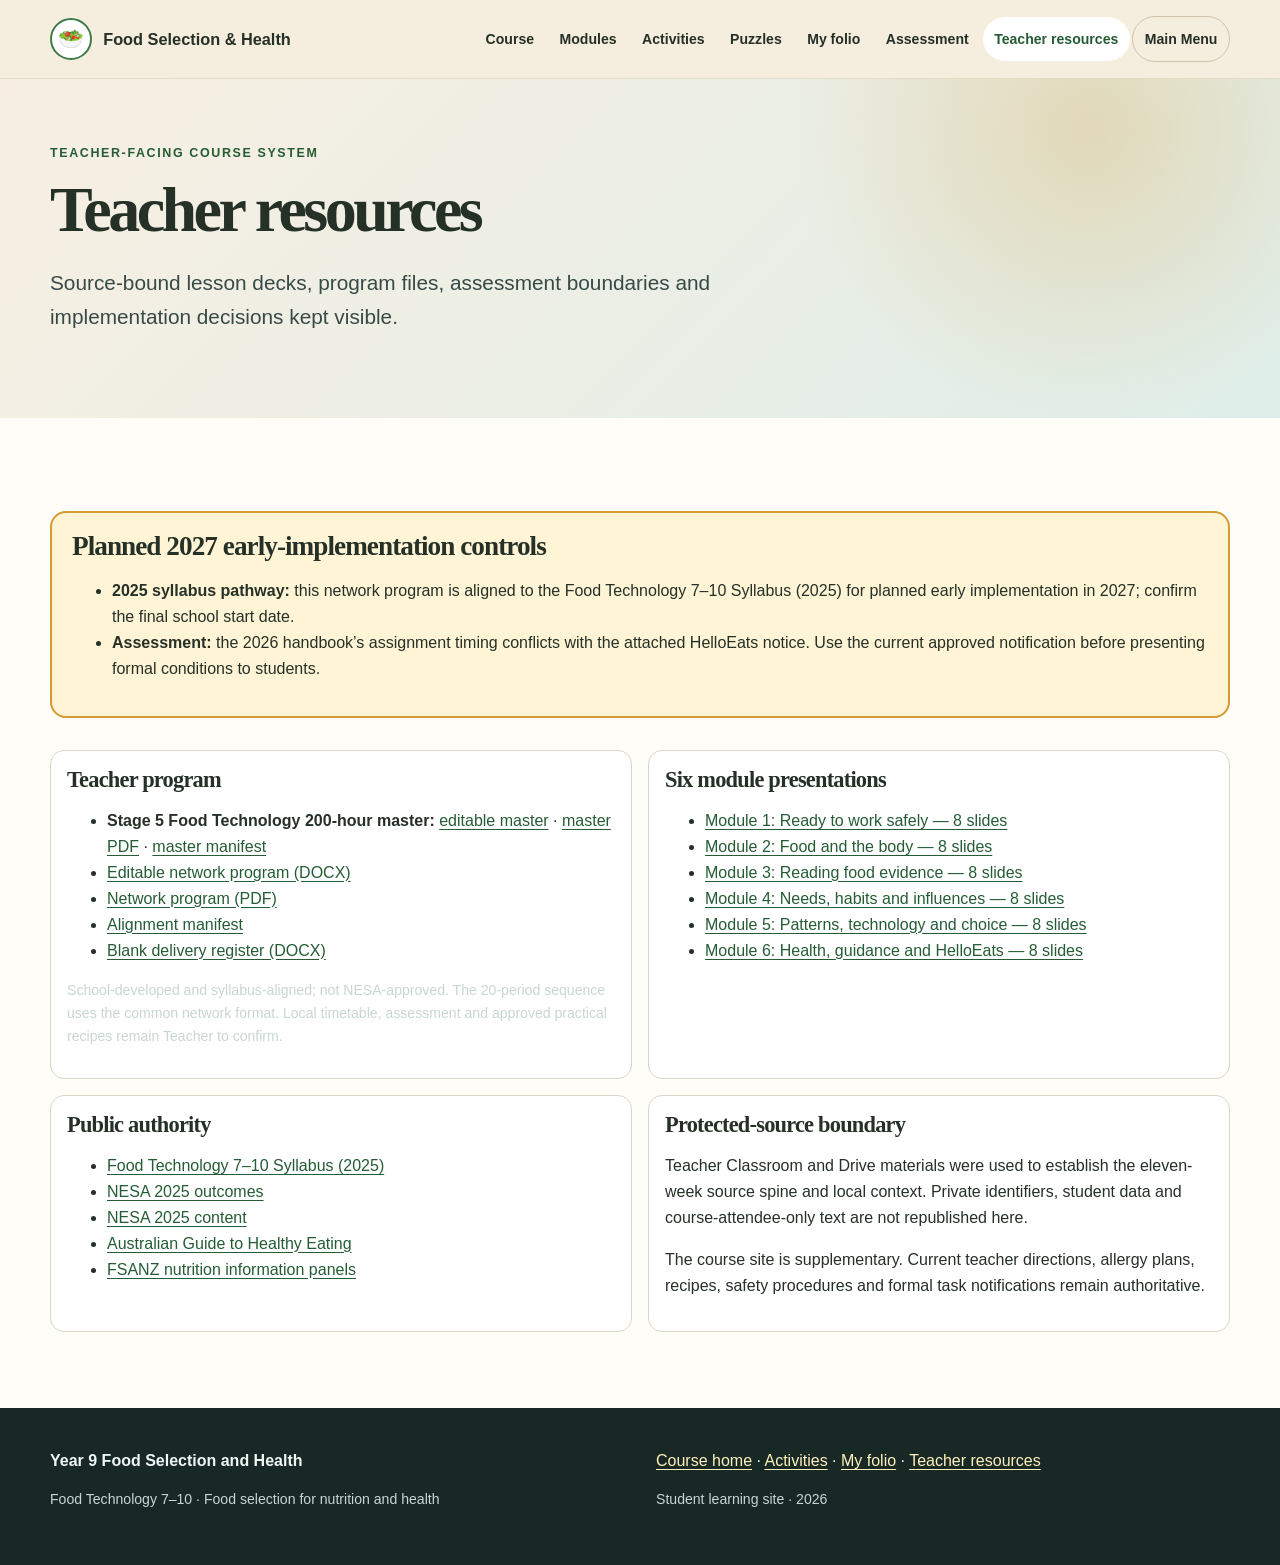
==== commit 0f1ed0b5: "Align Food Selection and Health program resources" ====
--- a/teacher-resources.html
+++ b/teacher-resources.html
@@ -14,5 +14,5 @@
       <a aria-current="page" href="teacher-resources.html">Teacher resources</a>
       <a href="https://stevencowell.github.io/Main-Page/">Main Menu</a>
     </nav>
-  </div></header><main id="main"><section class="page-hero"><div class="wrap"><p class="eyebrow">Teacher-facing course system</p><h1>Teacher resources</h1><p class="lede">Source-bound lesson decks, program files, assessment boundaries and implementation decisions kept visible.</p></div></section><section><div class="wrap"><section class="assessment-warning"><h2>Two decisions before local adoption</h2><ul><li><strong>2025 syllabus pathway:</strong> NESA specifies implementation from 2028 and allows school-sector planning or earlier local implementation in 2026–27. Teacher to confirm the WWHS decision.</li><li><strong>Assessment:</strong> the 2026 handbook’s assignment timing conflicts with the attached HelloEats notice. Use the current approved notification before presenting formal conditions to students.</li></ul></section><div class="teacher-resource-grid"><section><h2>Teacher program</h2><ul><li><a href="resources/program/teacher-program-v1.0.0.docx" download>Editable teacher program (DOCX)</a></li><li><a href="resources/program/teacher-program-v1.0.0.pdf" download>Teacher program (PDF)</a></li><li><a href="resources/program/delivery-register-v1.0.0.docx" download>Blank delivery register (DOCX)</a></li></ul><p class="fine">School-developed and NESA-aligned; not NESA-approved. The proposed 20-period sequence is adaptable and the local timetable and approved practical recipes remain Teacher to confirm.</p></section><section><h2>Six module presentations</h2><ul><li><a href="resources/presentations/Food-Selection-Health-Module-01-Ready-to-work-safely.pptx" download>Module 1: Ready to work safely — 8 slides</a></li><li><a href="resources/presentations/Food-Selection-Health-Module-02-Food-and-the-body.pptx" download>Module 2: Food and the body — 8 slides</a></li><li><a href="resources/presentations/Food-Selection-Health-Module-03-Reading-food-evidence.pptx" download>Module 3: Reading food evidence — 8 slides</a></li><li><a href="resources/presentations/Food-Selection-Health-Module-04-Needs-habits-and-influences.pptx" download>Module 4: Needs, habits and influences — 8 slides</a></li><li><a href="resources/presentations/Food-Selection-Health-Module-05-Patterns-technology-and-choice.pptx" download>Module 5: Patterns, technology and choice — 8 slides</a></li><li><a href="resources/presentations/Food-Selection-Health-Module-06-Health-guidance-and-HelloEats.pptx" download>Module 6: Health, guidance and HelloEats — 8 slides</a></li></ul></section><section><h2>Public authority</h2><ul><li><a href="https://curriculum.nsw.edu.au/learning-areas/tas/food-technology-7-10-2025/outcomes" target="_blank" rel="noreferrer">NESA 2025 outcomes</a></li><li><a href="https://curriculum.nsw.edu.au/learning-areas/tas/food-technology-7-10-2025/content" target="_blank" rel="noreferrer">NESA 2025 content</a></li><li><a href="https://www.eatforhealth.gov.au/guidelines/australian-guide-healthy-eating" target="_blank" rel="noreferrer">Australian Guide to Healthy Eating</a></li><li><a href="https://www.foodstandards.gov.au/consumer/labelling/panels" target="_blank" rel="noreferrer">FSANZ nutrition information panels</a></li></ul></section><section><h2>Protected-source boundary</h2><p>Teacher Classroom and Drive materials were used to establish the eleven-week source spine and local context. Private identifiers, student data and course-attendee-only text are not republished here.</p><p>The course site is supplementary. Current teacher directions, allergy plans, recipes, safety procedures and formal task notifications remain authoritative.</p></section></div></div></section></main>
-  <footer class="footer"><div class="wrap footer-grid"><div><strong>Year 9 Food Selection and Health</strong><p class="fine">Food Technology 7–10 · Food selection for nutrition and health</p></div><div><a href="index.html">Course home</a> · <a href="activities.html">Activities</a> · <a href="folio.html">My folio</a> · <a href="teacher-resources.html">Teacher resources</a><p class="fine">Student learning site · <span data-year></span></p></div></div></footer><script src="assets/shared.js"></script></body></html>+  </div></header><main id="main"><section class="page-hero"><div class="wrap"><p class="eyebrow">Teacher-facing course system</p><h1>Teacher resources</h1><p class="lede">Source-bound lesson decks, program files, assessment boundaries and implementation decisions kept visible.</p></div></section><section><div class="wrap"><section class="assessment-warning"><h2>Planned 2027 early-implementation controls</h2><ul><li><strong>2025 syllabus pathway:</strong> this network program is aligned to the Food Technology 7–10 Syllabus (2025) for planned early implementation in 2027; confirm the final school start date.</li><li><strong>Assessment:</strong> the 2026 handbook’s assignment timing conflicts with the attached HelloEats notice. Use the current approved notification before presenting formal conditions to students.</li></ul></section><div class="teacher-resource-grid"><section><h2>Teacher program</h2><ul><li><strong>Stage 5 Food Technology 200-hour master:</strong> <a href="resources/program/food-technology-family/Stage-5-Food-200-Hour-Master-Teaching-Program-v2.0-Network-Benchmark.docx" download>editable master</a> · <a href="resources/program/food-technology-family/Stage-5-Food-200-Hour-Master-Teaching-Program-v2.0-Network-Benchmark.pdf" download>master PDF</a> · <a href="resources/program/food-technology-family/Stage-5-Food-200-Hour-Master-Alignment-Manifest-v2.0.json">master manifest</a></li><li><a href="resources/program/Food-Selection-and-Health-20-Period-Teaching-Program-v2.0-Network-Benchmark.docx" download>Editable network program (DOCX)</a></li><li><a href="resources/program/Food-Selection-and-Health-20-Period-Teaching-Program-v2.0-Network-Benchmark.pdf" download>Network program (PDF)</a></li><li><a href="resources/program/Food-Selection-and-Health-20-Period-Alignment-Manifest-v2.0.json">Alignment manifest</a></li><li><a href="resources/program/delivery-register-v1.0.0.docx" download>Blank delivery register (DOCX)</a></li></ul><p class="fine">School-developed and syllabus-aligned; not NESA-approved. The 20-period sequence uses the common network format. Local timetable, assessment and approved practical recipes remain Teacher to confirm.</p></section><section><h2>Six module presentations</h2><ul><li><a href="resources/presentations/Food-Selection-Health-Module-01-Ready-to-work-safely.pptx" download>Module 1: Ready to work safely — 8 slides</a></li><li><a href="resources/presentations/Food-Selection-Health-Module-02-Food-and-the-body.pptx" download>Module 2: Food and the body — 8 slides</a></li><li><a href="resources/presentations/Food-Selection-Health-Module-03-Reading-food-evidence.pptx" download>Module 3: Reading food evidence — 8 slides</a></li><li><a href="resources/presentations/Food-Selection-Health-Module-04-Needs-habits-and-influences.pptx" download>Module 4: Needs, habits and influences — 8 slides</a></li><li><a href="resources/presentations/Food-Selection-Health-Module-05-Patterns-technology-and-choice.pptx" download>Module 5: Patterns, technology and choice — 8 slides</a></li><li><a href="resources/presentations/Food-Selection-Health-Module-06-Health-guidance-and-HelloEats.pptx" download>Module 6: Health, guidance and HelloEats — 8 slides</a></li></ul></section><section><h2>Public authority</h2><ul><li><a href="https://curriculum.nsw.edu.au/learning-areas/tas/food-technology-7-10-2025/overview/course" target="_blank" rel="noreferrer">Food Technology 7–10 Syllabus (2025)</a></li><li><a href="https://curriculum.nsw.edu.au/learning-areas/tas/food-technology-7-10-2025/outcomes" target="_blank" rel="noreferrer">NESA 2025 outcomes</a></li><li><a href="https://curriculum.nsw.edu.au/learning-areas/tas/food-technology-7-10-2025/content" target="_blank" rel="noreferrer">NESA 2025 content</a></li><li><a href="https://www.eatforhealth.gov.au/guidelines/australian-guide-healthy-eating" target="_blank" rel="noreferrer">Australian Guide to Healthy Eating</a></li><li><a href="https://www.foodstandards.gov.au/consumer/labelling/panels" target="_blank" rel="noreferrer">FSANZ nutrition information panels</a></li></ul></section><section><h2>Protected-source boundary</h2><p>Teacher Classroom and Drive materials were used to establish the eleven-week source spine and local context. Private identifiers, student data and course-attendee-only text are not republished here.</p><p>The course site is supplementary. Current teacher directions, allergy plans, recipes, safety procedures and formal task notifications remain authoritative.</p></section></div></div></section></main>
+  <footer class="footer"><div class="wrap footer-grid"><div><strong>Year 9 Food Selection and Health</strong><p class="fine">Food Technology 7–10 · Food selection for nutrition and health</p></div><div><a href="index.html">Course home</a> · <a href="activities.html">Activities</a> · <a href="folio.html">My folio</a> · <a href="teacher-resources.html">Teacher resources</a><p class="fine">Student learning site · <span data-year></span></p></div></div></footer><script src="assets/shared.js"></script></body></html>
--- a/assets/styles.css
+++ b/assets/styles.css
@@ -287,7 +287,7 @@
   min-height: 0;
   aspect-ratio: 4 / 3;
   border: 10px solid rgba(255, 255, 255, 0.72);
-  border-radius: 44% 56% 42% 58% / 52% 38% 62% 48%;
+  border-radius: 50%;
   background: #d8e8e1;
   box-shadow: var(--shadow);
   object-fit: cover;
